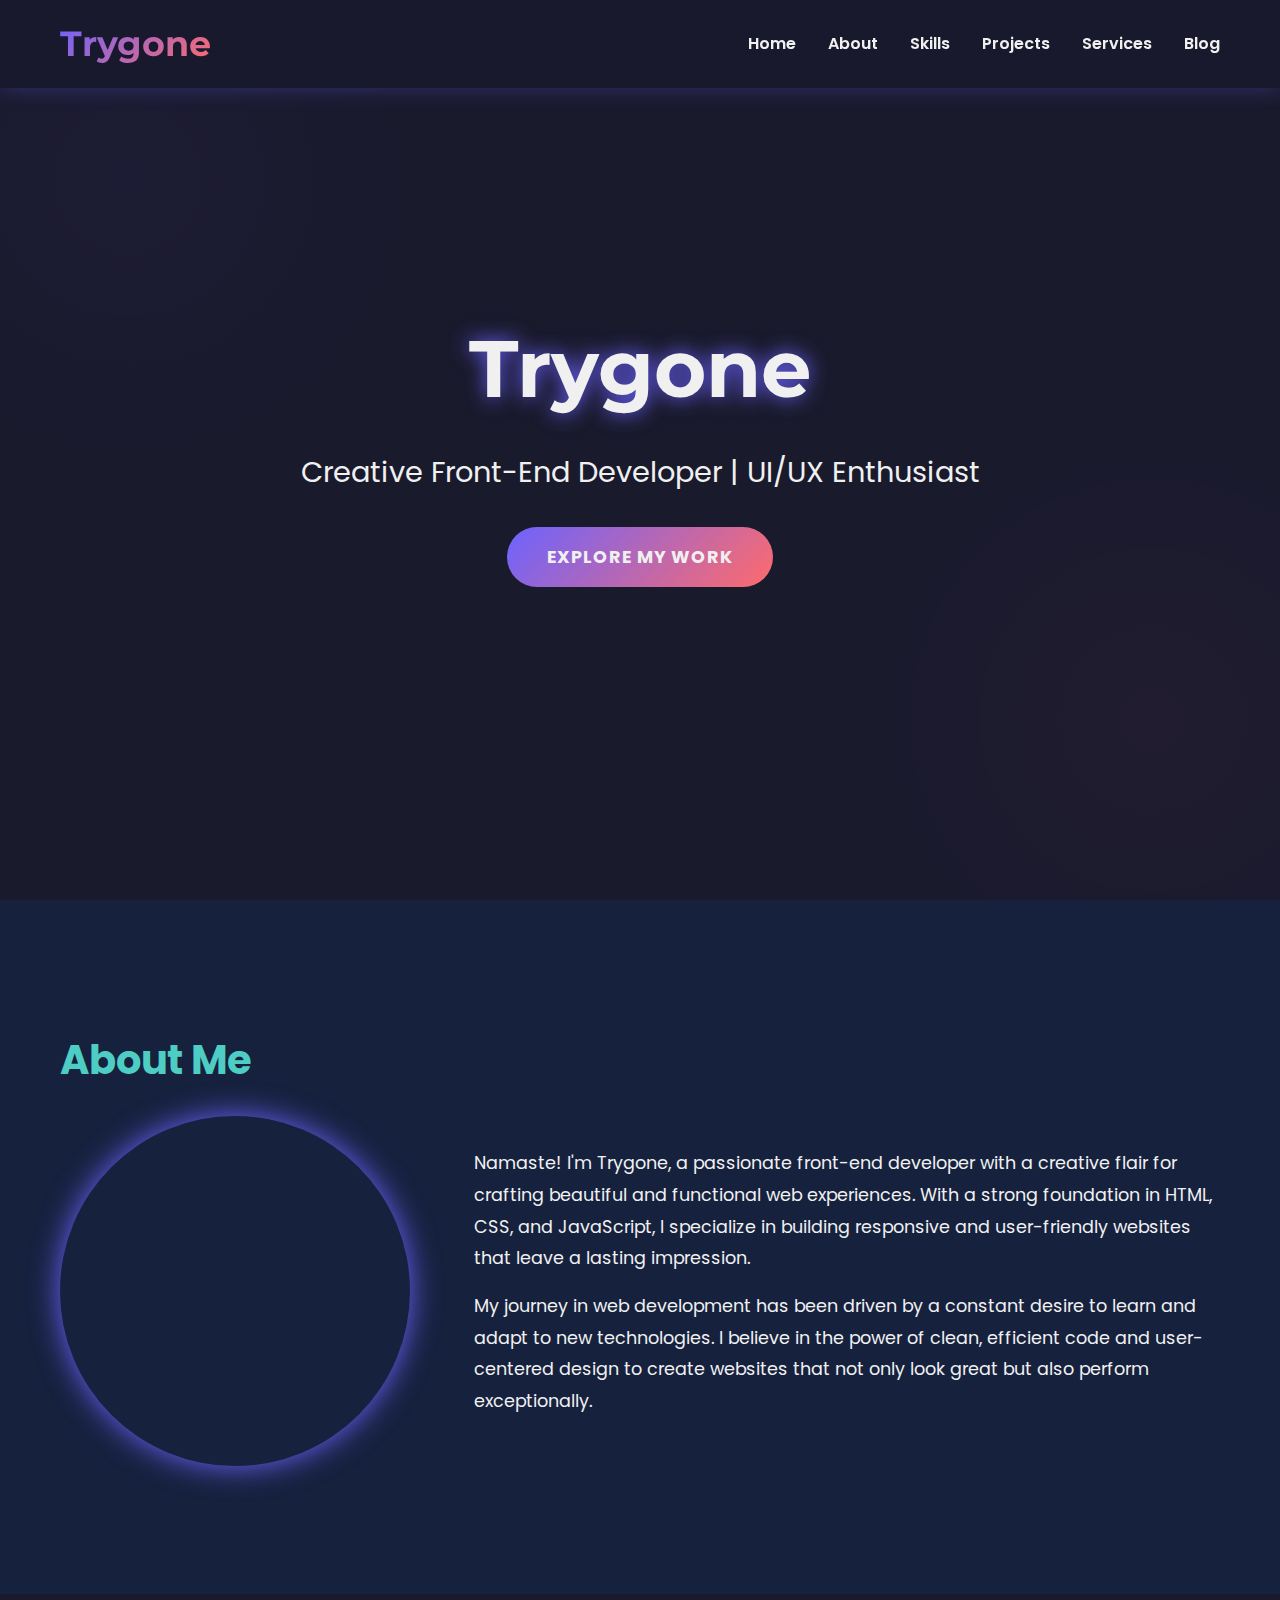
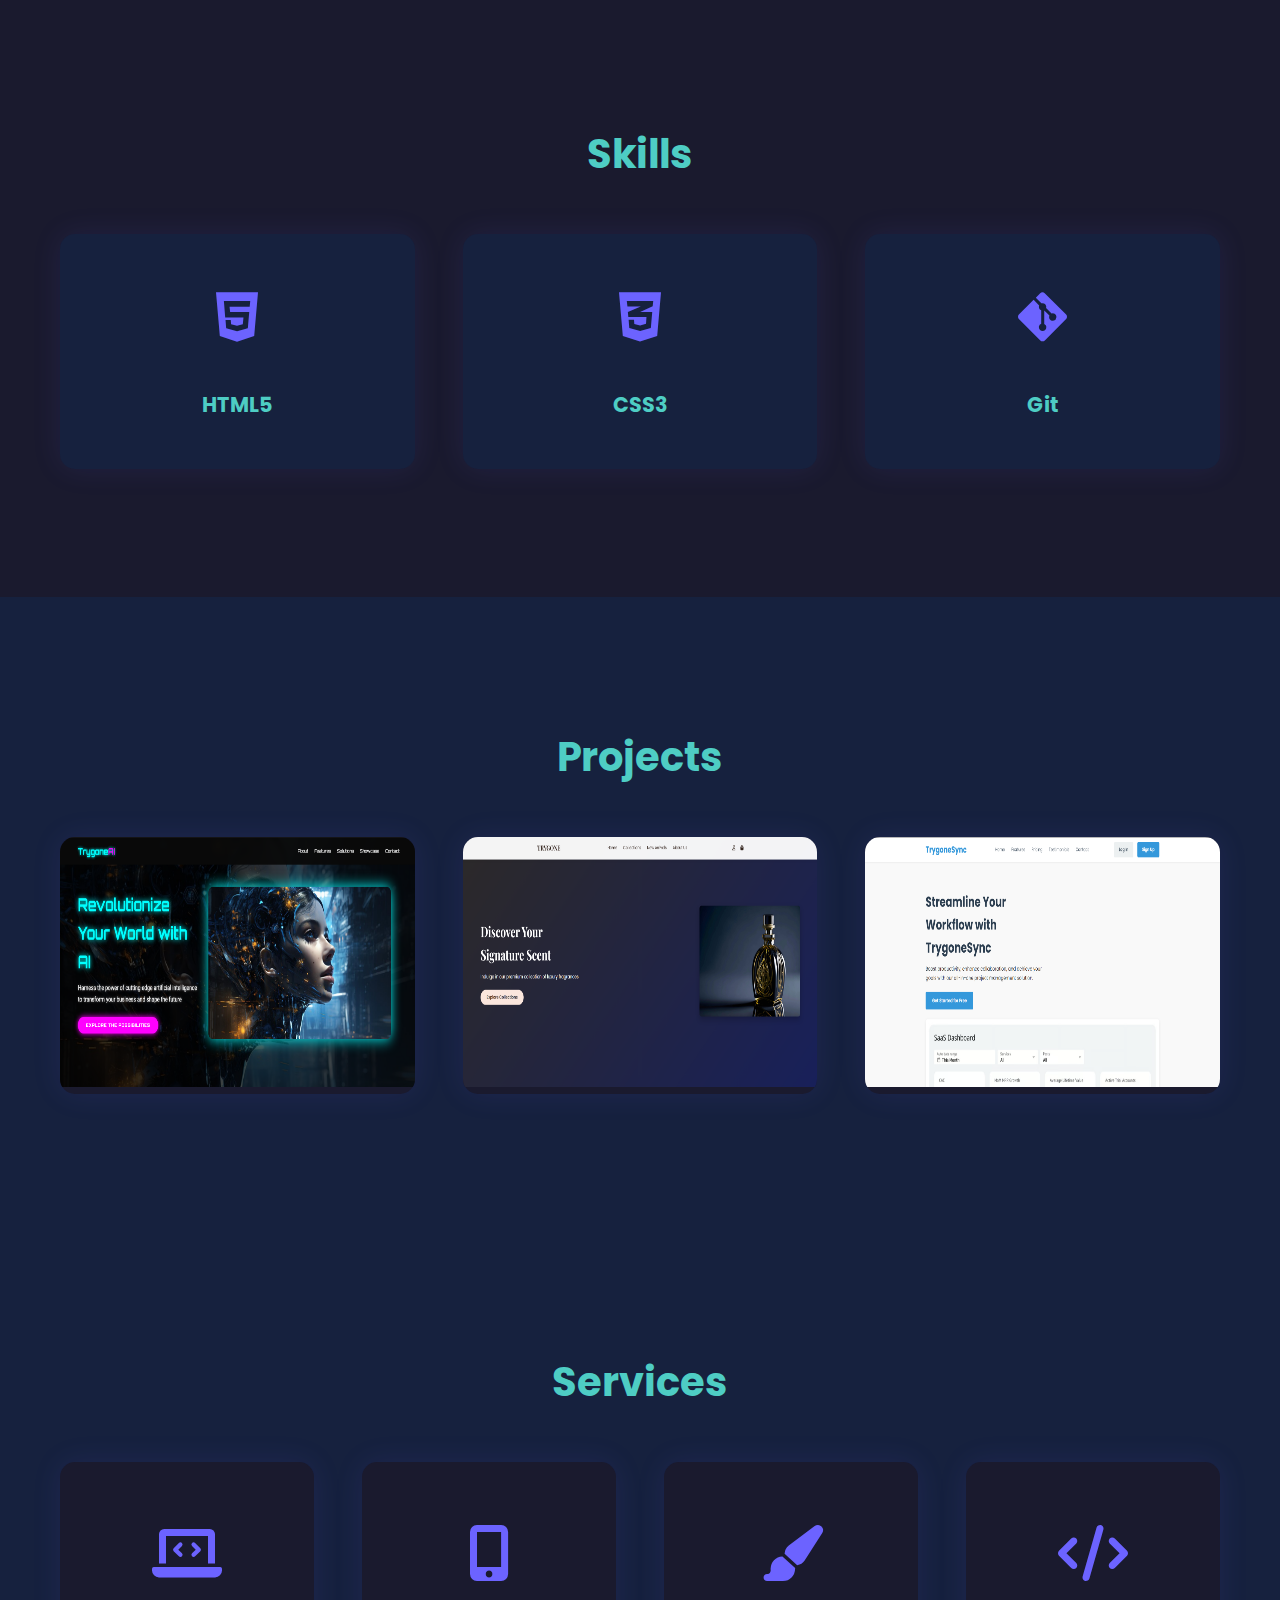
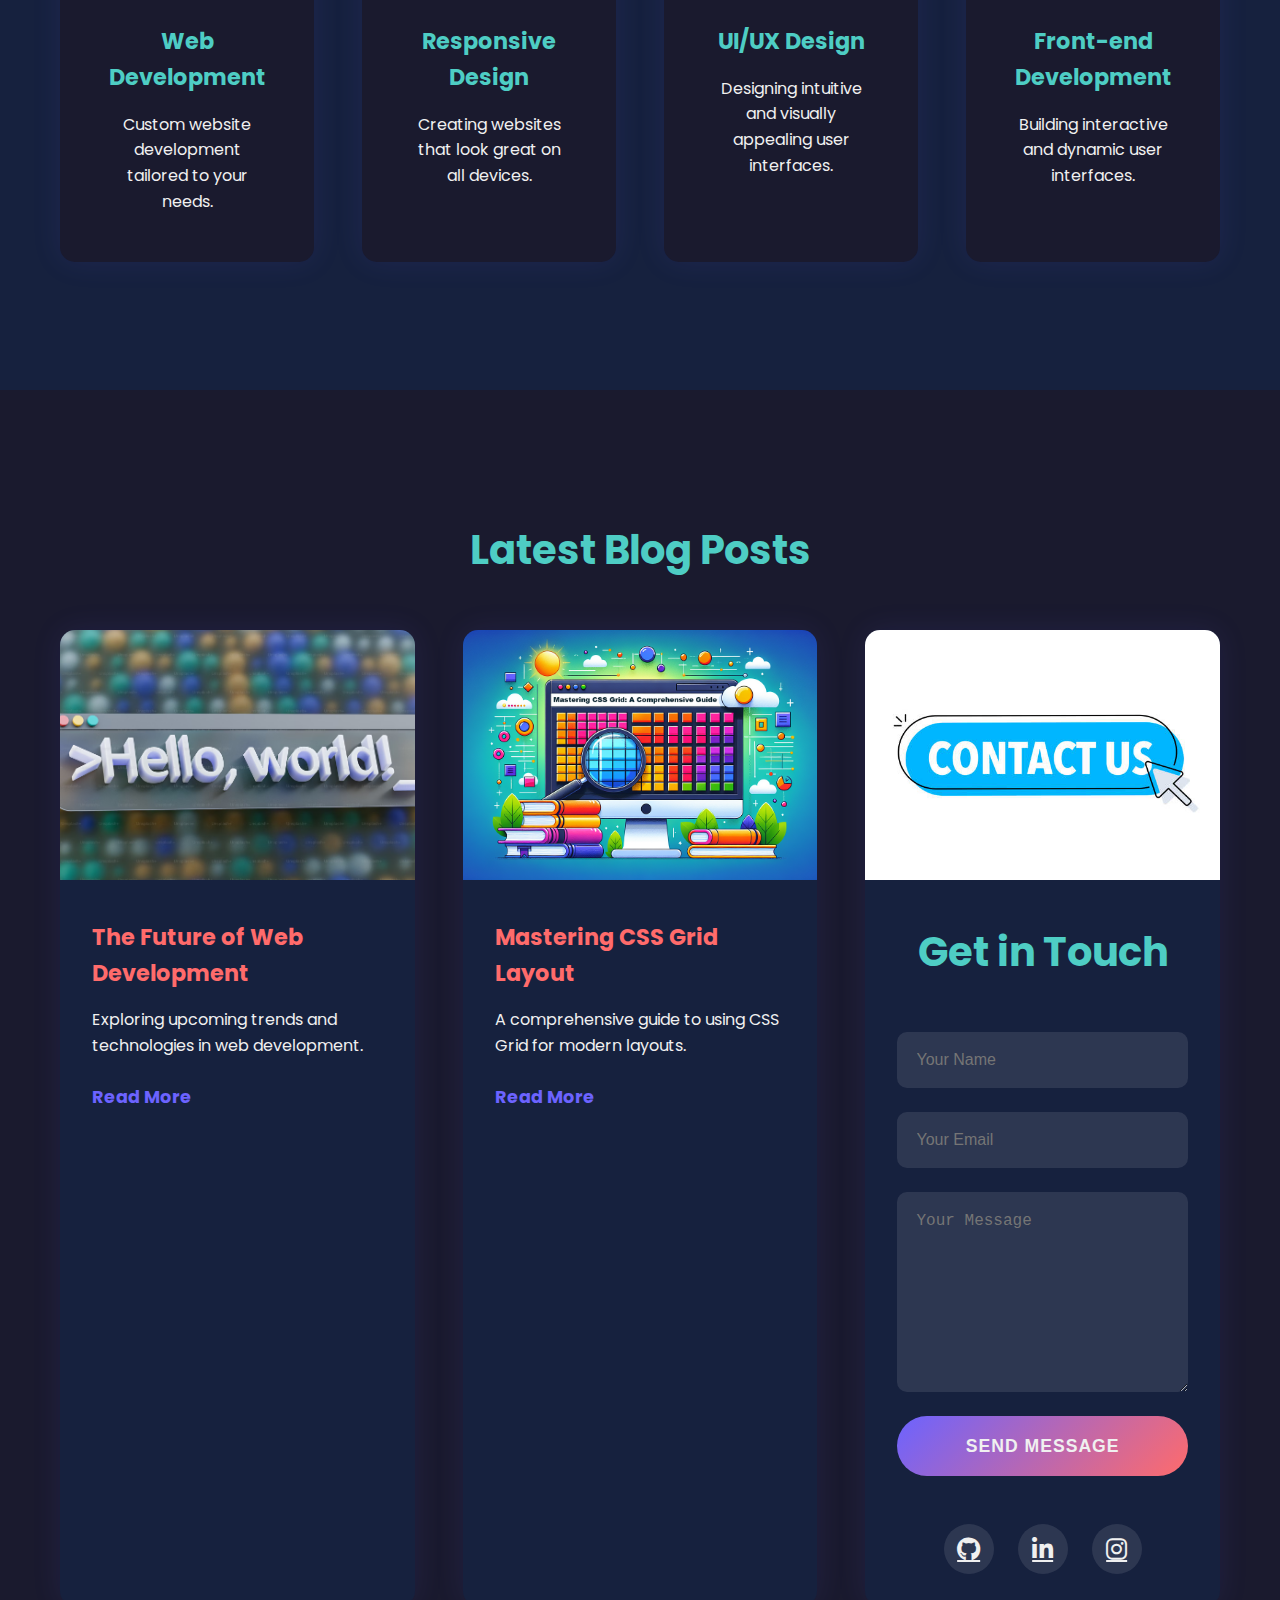
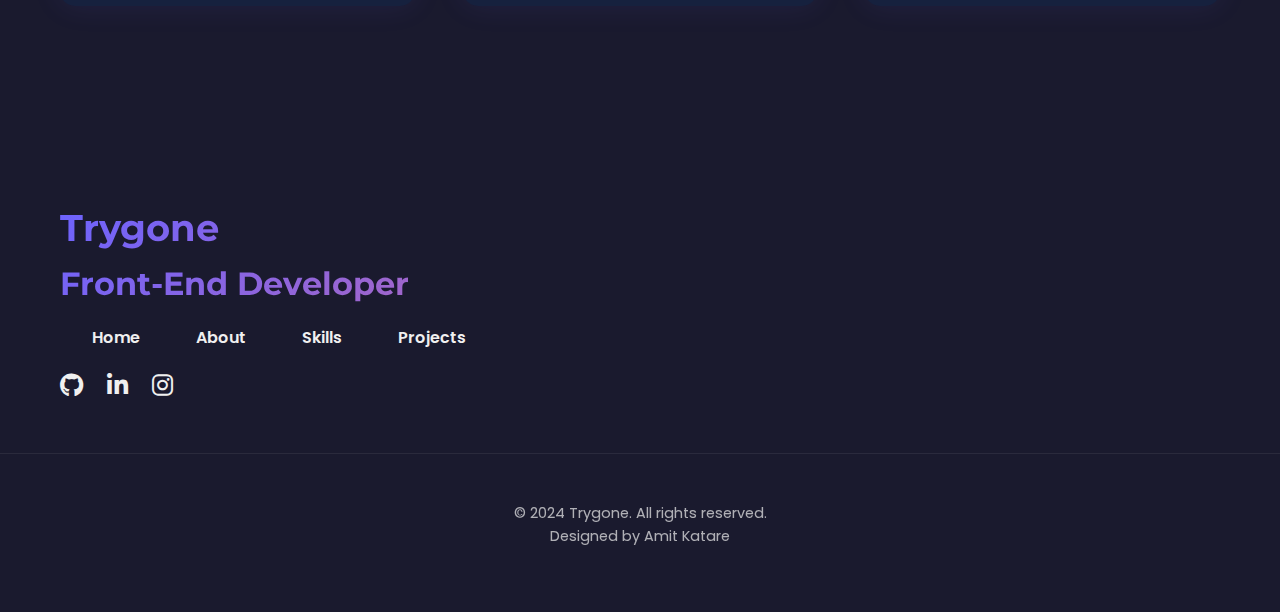
==== 4. Portfolio website dojo/index.html @ aad43b4d "10" ====
<!DOCTYPE html>
<html lang="en">
<head>
<meta charset="UTF-8">
<meta name="viewport" content="width=device-width, initial-scale=1.0">
<title>Trygone - Creative Front-End Developer</title>
<link rel="stylesheet" href="https://cdnjs.cloudflare.com/ajax/libs/font-awesome/6.0.0-beta3/css/all.min.css">
<link rel="stylesheet" href="https://cdnjs.cloudflare.com/ajax/libs/animate.css/4.1.1/animate.min.css">
<link rel="stylesheet" href="style.css">
</head>
<body>
<header>
    <div class="container">
        <nav>
            <div class="logo">Trygone</div>
            <div class="menu-toggle">☰</div>
            <ul>
                <li><a href="#home">Home</a></li>
                <li><a href="#about">About</a></li>
                <li><a href="#skills">Skills</a></li>
                <li><a href="#projects">Projects</a></li>
                <li><a href="#services">Services</a></li>
                <li><a href="#blog">Blog</a></li>
            </ul>
        </nav>
    </div>
</header>

<main>
    <section id="home" class="hero">
        <div class="hero-content">
            <h1 class="animate__animated animate__fadeInDown">Trygone</h1>
            <p class="animate__animated animate__fadeInUp animate__delay-1s">Creative Front-End Developer | UI/UX Enthusiast</p>
            <a href="#projects" class="cta-button animate__animated animate__bounceIn animate__delay-2s">Explore My Work</a>
        </div>
    </section>

    <section id="about" class="about">
        <div class="container">
            <h2 class="fade-in">About Me</h2>
            <div class="about-content">
                <img src="trygone.jpg" alt="Trygone" class="profile-image slide-in-left">
                <div class="about-text slide-in-right">
                    <p>Namaste! I'm Trygone, a passionate front-end developer with a creative flair for crafting beautiful and functional web experiences. With a strong foundation in HTML, CSS, and JavaScript, I specialize in building responsive and user-friendly websites that leave a lasting impression.</p>
                    <p>My journey in web development has been driven by a constant desire to learn and adapt to new technologies. I believe in the power of clean, efficient code and user-centered design to create websites that not only look great but also perform exceptionally.</p>
                </div>
            </div>
        </div>
    </section>

    <section id="skills" class="skills">
        <div class="container">
            <h2 class="fade-in">Skills</h2>
            <div class="skills-grid">
                <div class="skill-item fade-in">
                    <div class="skill-icon"><i class="fab fa-html5"></i></div>
                    <h3>HTML5</h3>
                </div>
                <div class="skill-item fade-in">
                    <div class="skill-icon"><i class="fab fa-css3-alt"></i></div>
                    <h3>CSS3</h3>
                </div>
                <div class="skill-item fade-in">
                    <div class="skill-icon"><i class="fab fa-git-alt"></i></div>
                    <h3>Git</h3>
                </div>
                </div>
            </div>
        </div>
    </section>

    <section id="projects" class="projects">
        <div class="container">
            <h2 class="fade-in">Projects</h2>
            <div class="projects-grid">
                <div class="project-item fade-in">
                    <img src="Screenshot 2024-09-29 234101.png" alt="Project 1" class="project-image">
                    <div class="project-info">
                        <h3 class="project-title">Responsive AI Website</h3>
                        <p class="project-description">A modern and responsive AI website showcasing my work and skills.</p>
                        <div class="project-links">
                            <a href="https://amitkatare19.github.io/TrygoneAI/" target="_blank">Live Demo</a>
                            <a href="https://github.com/Amitkatare19/TrygoneAI" target="_blank">GitHub</a>
                        </div>
                    </div>
                </div>
                <div class="project-item fade-in">
                    <img src="Screenshot 2024-09-24 083734.png" alt="Project 2" class="project-image">
                    <div class="project-info">
                        <h3 class="project-title">Perfume Website</h3>
                        <p class="project-description">A perfume website built with HTML and CSS.</p>
                        <div class="project-links">
                            <a href="https://amitkatare19.github.io/Trygone-perfume/" target="_blank">Live Demo</a>
                            <a href="https://github.com/Amitkatare19/Trygone-perfume" target="_blank">GitHub</a>
                        </div>
                    </div>
                </div>
                <div class="project-item fade-in">
                    <img src="Screenshot 2024-09-26 074315.png" alt="Project 3" class="project-image">
                    <div class="project-info">
                        <h3 class="project-title">Saas Website</h3>
                        <p class="project-description">A fully responsive Saas task management website.</p>
                        <div class="project-links">
                            <a href="https://amitkatare19.github.io/Trygone-Saas/" target="_blank">Live Demo</a>
                            <a href="https://github.com/Amitkatare19/Trygone-Saas" target="_blank">GitHub</a>
                        </div>
                    </div>
                </div>
            </div>
        </div>
    </section>

    <section id="services" class="services">
        <div class="container">
            <h2 class="fade-in">Services</h2>
            <div class="services-grid">
                <div class="service-item fade-in">
                    <div class="service-icon"><i class="fas fa-laptop-code"></i></div>
                    <h3 class="service-title">Web Development</h3>
                    <p class="service-description">Custom website development tailored to your needs.</p>
                </div>
                <div class="service-item fade-in">
                    <div class="service-icon"><i class="fas fa-mobile-alt"></i></div>
                    <h3 class="service-title">Responsive Design</h3>
                    <p class="service-description">Creating websites that look great on all devices.</p>
                </div>
                <div class="service-item fade-in">
                    <div class="service-icon"><i class="fas fa-paint-brush"></i></div>
                    <h3 class="service-title">UI/UX Design</h3>
                    <p class="service-description">Designing intuitive and visually appealing user interfaces.</p>
                </div>
                <div class="service-item fade-in">
                    <div class="service-icon"><i class="fas fa-code"></i></div>
                    <h3 class="service-title">Front-end Development</h3>
                    <p class="service-description">Building interactive and dynamic user interfaces.</p>
                </div>
            </div>
        </div>
    </section>

    <section id="blog" class="blog">
        <div class="container">
            <h2 class="fade-in">Latest Blog Posts</h2>
            <div class="blog-grid">
                <div class="blog-item fade-in">
                    <img src="web development.avif" alt="Blog Post 1" class="blog-image">
                    <div class="blog-content">
                        <h3 class="blog-title">The Future of Web Development</h3>
                        <p class="blog-excerpt">Exploring upcoming trends and technologies in web development.</p>
                        <a href="https://blog.flutter.wtf/the-future-of-web-development/" class="blog-link">Read More</a>
                    </div>
                </div>
                <div class="blog-item fade-in">
                    <img src="css.png" alt="Blog Post 2" class="blog-image">
                    <div class="blog-content">
                        <h3 class="blog-title">Mastering CSS Grid Layout</h3>
                        <p class="blog-excerpt">A comprehensive guide to using CSS Grid for modern layouts.</p>
                        <a href="https://nexus-template.framer.website/blog/mastering-css-grid-layouts-a-comprehensive-guide" class="blog-link">Read More</a>
                    </div>
                </div>
                <div class="blog-item fade-in">
                    <img src="js.jpg" alt="Blog Post 3" class="blog-image">
                    <div class="blog-content">
            <h2 class="fade-in">Get in Touch</h2>
            <form class="fade-in">
                <input type="text" placeholder="Your Name" required>
                <input type="email" placeholder="Your Email" required>
                <textarea placeholder="Your Message" required></textarea>
                <button type="submit">Send Message</button>
            </form>
            <div class="social-links fade-in">
                <a href="https://github.com/Amitkatare19" aria-label="GitHub"><i class="fab fa-github"></i></a>
                <a href="https://www.linkedin.com/in/amit-katare-a412a425a" aria-label="LinkedIn"><i class="fab fa-linkedin-in"></i></a>
                <a href="https://www.instagram.com/amit.katareee?igsh=MWc1NGkxY2p0ejZsNg==" aria-label="Instagram"><i class="fab fa-instagram"></i></a>
            </div>
        </div>
    </section>
</main>

<footer>
    <div class="container">
        <!-- <div class="footer-content">te -->
            <div class="footer-logo">
                <h3>Trygone</h3>
                <p>Front-End Developer</p>
            </div>
            <nav class="footer-nav">
                <ul>
                    <li><a href="#home">Home</a></li>
                    <li><a href="#about">About</a></li>
                    <li><a href="#skills">Skills</a></li>
                    <li><a href="#projects">Projects</a></li>
                </ul>
            </nav>
            <div class="footer-social">
                <a href="https://github.com/Amitkatare19" aria-label="GitHub"><i class="fab fa-github"></i></a>
                <a href="https://www.linkedin.com/in/amit-katare-a412a425a" aria-label="LinkedIn"><i class="fab fa-linkedin-in"></i></a>
                <a href="https://www.instagram.com/amit.katareee?igsh=MWc1NGkxY2p0ejZsNg==" aria-label="Instagram"><i class="fab fa-instagram"></i></a>
            </div>
        </div>
        <div class="footer-bottom">
            <p>&copy; 2024 Trygone. All rights reserved. <br> Designed by Amit Katare</p>
        </div>
    </div>
</footer>
</body>
</html>
---- 4. Portfolio website dojo/style.css ----
@import url("https://fonts.googleapis.com/css2?family=Poppins:wght@300;400;600;700&family=Montserrat:wght@700&display=swap");

:root {
    --primary-color: #6c63ff;
    --secondary-color: #ff6b6b;
    --accent-color: #4ecdc4;
    --bg-color: #1a1a2e;
    --text-color: #f0f0f0;
    --light-bg-color: #16213e;
    --gradient-bg: linear-gradient(135deg, #6c63ff 0%, #ff6b6b 100%);
}

* {
    margin: 0;
    padding: 0;
    box-sizing: border-box;
}

body {
    font-family: "Poppins", sans-serif;
    line-height: 1.6;
    color: var(--text-color);
    background-color: var(--bg-color);
    overflow-x: hidden;
    background-image: radial-gradient(circle at 10% 20%, rgba(108, 99, 255, 0.1) 0%, transparent 20%),
        radial-gradient(circle at 90% 80%, rgba(255, 107, 107, 0.1) 0%, transparent 20%);
    background-attachment: fixed;
}

.container {
    width: 100%;
    max-width: 1200px;
    margin: 0 auto;
    padding: 0 20px;
}

/* Custom Scrollbar Styles */
::-webkit-scrollbar {
    width: 10px;
}

::-webkit-scrollbar-track {
    background: var(--bg-color);
}

::-webkit-scrollbar-thumb {
    background: var(--gradient-bg);
    border-radius: 5px;
    transition: all 0.3s ease;
}

::-webkit-scrollbar-thumb:hover {
    background: linear-gradient(135deg, #ff6b6b 0%, #6c63ff 100%);
}

/* Header Styles */
header {
    background-color: rgba(26, 26, 46, 0.9);
    backdrop-filter: blur(10px);
    -webkit-backdrop-filter: blur(10px);
    box-shadow: 0 0 20px rgba(108, 99, 255, 0.3);
    position: fixed;
    width: 100%;
    z-index: 1000;
    transition: all 0.3s ease;
}

nav {
    display: flex;
    justify-content: space-between;
    align-items: center;
    padding: 1rem 0;
}

.logo {
    font-family: "Montserrat", sans-serif;
    font-size: 2.2rem;
    font-weight: bold;
    background: var(--gradient-bg);
    -webkit-background-clip: text;
    -webkit-text-fill-color: transparent;
    transition: all 0.3s ease;
}

.logo:hover {
    transform: scale(1.05);
    text-shadow: 0 0 15px var(--primary-color);
}

nav ul {
    display: flex;
    list-style: none;
}

nav ul li {
    margin-left: 2rem;
}

nav ul li a {
    color: var(--text-color);
    text-decoration: none;
    transition: all 0.3s ease;
    position: relative;
    padding-bottom: 5px;
    font-weight: 600;
}

nav ul li a::after {
    content: "";
    position: absolute;
    bottom: 0;
    left: 0;
    width: 0;
    height: 2px;
    background: var(--gradient-bg);
    transition: width 0.3s ease;
}

nav ul li a:hover::after {
    width: 100%;
}

nav ul li a:hover {
    color: var(--accent-color);
}

.menu-toggle {
    display: none;
    cursor: pointer;
    font-size: 1.5rem;
    color: var(--primary-color);
}

/* Hero Section */
.hero {
    background-image: url("https://plus.unsplash.com/premium_photo-1671751035007-3a349c1730a7?q=80&w=2012&auto=format&fit=crop&ixlib=rb-4.0.3&ixid=M3wxMjA3fDB8MHxwaG90by1wYWdlfHx8fGVufDB8fHx8fA%3D%3D");
    background-size: cover;
    background-position: center;
    height: 100vh;
    display: flex;
    align-items: center;
    justify-content: center;
    text-align: center;
    position: relative;
    overflow: hidden;
}

.hero::before {
    content: "";
    position: absolute;
    top: 0;
    left: 0;
    right: 0;
    bottom: 0;
    background: rgba(26, 26, 46, 0.681);
}

.hero-content {
    position: relative;
    z-index: 1;
    color: var(--text-color);
    max-width: 800px;
    padding: 0 20px;
}

.hero h1 {
    font-family: "Montserrat", sans-serif;
    font-size: 5rem;
    margin-bottom: 1rem;
    animation: fadeInUp 1s ease-out;
    text-shadow: 0 0 20px var(--primary-color);
}

.hero p {
    font-size: 1.8rem;
    margin-bottom: 2rem;
    animation: fadeInUp 1s ease-out 0.5s both;
}

@keyframes fadeInUp {
    from {
        opacity: 0;
        transform: translateY(20px);
    }
    to {
        opacity: 1;
        transform: translateY(0);
    }
}

.cta-button {
    display: inline-block;
    background: var(--gradient-bg);
    color: var(--text-color);
    padding: 1rem 2.5rem;
    border-radius: 50px;
    text-decoration: none;
    transition: all 0.3s ease;
    font-weight: bold;
    text-transform: uppercase;
    letter-spacing: 1px;
    animation: fadeInUp 1s ease-out 1s both;
    position: relative;
    overflow: hidden;
    font-size: 1.1rem;
}

.cta-button::before {
    content: "";
    position: absolute;
    top: 0;
    left: -100%;
    width: 100%;
    height: 100%;
    background: linear-gradient(120deg, transparent, rgba(255, 255, 255, 0.3), transparent);
    transition: all 0.5s;
}

.cta-button:hover::before {
    left: 100%;
}

.cta-button:hover {
    transform: translateY(-3px);
    box-shadow: 0 0 20px var(--primary-color);
}

/* About Section */
.about {
    padding: 8rem 0;
    background-color: var(--light-bg-color);
}

.about-content {
    display: flex;
    align-items: center;
    gap: 4rem;
}

.profile-image {
    width: 350px;
    height: 350px;
    border-radius: 50%;
    object-fit: cover;
    box-shadow: 0 0 30px var(--primary-color);
    transition: all 0.3s ease;
}

.profile-image:hover {
    transform: scale(1.05) rotate(5deg);
    box-shadow: 0 0 40px var(--secondary-color);
}

.about-text {
    flex: 1;
}

.about h2 {
    font-size: 2.5rem;
    margin-bottom: 1.5rem;
    color: var(--accent-color);
}

.about p {
    font-size: 1.1rem;
    margin-bottom: 1rem;
    line-height: 1.8;
}

/* Skills Section */
.skills {
    padding: 8rem 0;
    background-color: var(--bg-color);
}

.skills h2 {
    font-size: 2.5rem;
    margin-bottom: 3rem;
    text-align: center;
    color: var(--accent-color);
}

.skills-grid {
    display: flex;
    flex-wrap: wrap;
    justify-content: center;
    gap: 3rem;
}

.skill-item {
    background-color: var(--light-bg-color);
    padding: 2.5rem;
    border-radius: 15px;
    text-align: center;
    transition: all 0.3s ease;
    box-shadow: 0 0 30px rgba(108, 99, 255, 0.1);
    position: relative;
    overflow: hidden;
    flex-basis: calc(33.333% - 2rem);
}

.skill-item::before {
    content: "";
    position: absolute;
    top: -50%;
    left: -50%;
    width: 200%;
    height: 200%;
    background: radial-gradient(circle, rgba(255, 255, 255, 0.1) 0%, transparent 70%);
    transform: scale(0);
    transition: transform 0.5s;
}

.skill-item:hover::before {
    transform: scale(1);
}

.skill-item:hover {
    transform: translateY(-10px);
    box-shadow: 0 0 40px var(--primary-color);
}

.skill-icon {
    font-size: 3.5rem;
    margin-bottom: 1.5rem;
    color: var(--primary-color);
    transition: all 0.3s ease;
}

.skill-item:hover .skill-icon {
    transform: scale(1.2);
    color: var(--secondary-color);
}

.skill-item h3 {
    font-size: 1.3rem;
    margin-bottom: 0.5rem;
    color: var(--accent-color);
}

/* Projects Section */
.projects {
    padding: 8rem 0;
    background-color: var(--light-bg-color);
}

.projects h2 {
    font-size: 2.5rem;
    margin-bottom: 3rem;
    text-align: center;
    color: var(--accent-color);
}

.projects-grid {
    display: grid;
    grid-template-columns: repeat(auto-fit, minmax(300px, 1fr));
    gap: 3rem;
}

.project-item {
    background-color: var(--bg-color);
    border-radius: 15px;
    overflow: hidden;
    box-shadow: 0 0 30px rgba(108, 99, 255, 0.1);
    transition: all 0.3s ease;
    position: relative;
}

.project-item:hover {
    transform: translateY(-15px) scale(1.03);
    box-shadow: 0 0 40px var(--primary-color);
}

.project-image {
    width: 100%;
    height: 250px;
    object-fit: fill;
    transition: all 0.5s ease;
}

.project-item:hover .project-image {
    transform: scale(1.1);
}

.project-info {
    padding: 2rem;
    background: rgba(26, 26, 46, 0.9);
    position: absolute;
    bottom: 0;
    left: 0;
    right: 0;
    transform: translateY(100%);
    transition: transform 0.3s ease;
}

.project-item:hover .project-info {
    transform: translateY(0);
}

.project-title {
    font-size: 1.4rem;
    margin-bottom: 0.5rem;
    color: var(--primary-color);
}

.project-description {
    font-size: 1rem;
    margin-bottom: 1rem;
}

.project-links a {
    display: inline-block;
    margin-right: 1rem;
    color: var(--secondary-color);
    text-decoration: none;
    transition: color 0.3s ease;
    font-weight: 600;
}

.project-links a:hover {
    color: var(--accent-color);
}

/* Services Section */
.services {
    padding: 8rem 0;
    background-color: var(--light-bg-color);
}

.services h2 {
    font-size: 2.5rem;
    margin-bottom: 3rem;
    text-align: center;
    color: var(--accent-color);
}

.services-grid {
    display: grid;
    grid-template-columns: repeat(auto-fit, minmax(250px, 1fr));
    gap: 3rem;
}

.service-item {
    background-color: var(--bg-color);
    padding: 3rem;
    border-radius: 15px;
    text-align: center;
    transition: all 0.3s ease;
    box-shadow: 0 0 30px rgba(108, 99, 255, 0.1);
}

.service-item:hover {
    transform: translateY(-15px);
    box-shadow: 0 0 40px var(--primary-color);
}

.service-icon {
    font-size: 3.5rem;
    color: var(--primary-color);
    margin-bottom: 1.5rem;
    transition: all 0.3s ease;
}

.service-item:hover .service-icon {
    transform: scale(1.2);
    color: var(--secondary-color);
}

.service-title {
    font-size: 1.4rem;
    margin-bottom: 1rem;
    color: var(--accent-color);
}

.service-description {
    font-size: 1rem;
    line-height: 1.6;
}

/* Blog Section */
.blog {
    padding: 8rem 0;
    background-color: var(--bg-color);
}

.blog h2 {
    font-size: 2.5rem;
    margin-bottom: 3rem;
    text-align: center;
    color: var(--accent-color);
}

.blog-grid {
    display: grid;
    grid-template-columns: repeat(auto-fit, minmax(300px, 1fr));
    gap: 3rem;
}

.blog-item {
    background-color: var(--light-bg-color);
    border-radius: 15px;
    overflow: hidden;
    box-shadow: 0 0 30px rgba(108, 99, 255, 0.1);
    transition: all 0.3s ease;
}

.blog-item:hover {
    transform: translateY(-15px);
    box-shadow: 0 0 40px var(--primary-color);
}

.blog-image {
    width: 100%;
    height: 250px;
    object-fit: cover;
    transition: all 0.5s ease;
}

.blog-item:hover .blog-image {
    transform: scale(1.1);
}

.blog-content {
    padding: 2rem;
}

.blog-title {
    font-size: 1.4rem;
    margin-bottom: 1rem;
    color: var(--secondary-color);
}

.blog-excerpt {
    font-size: 1rem;
    margin-bottom: 1.5rem;
    line-height: 1.6;
}

.blog-link {
    color: var(--primary-color);
    text-decoration: none;
    font-weight: bold;
    transition: color 0.3s ease;
    font-size: 1.1rem;
}

.blog-link:hover {
    color: var(--accent-color);
}

form {
    display: flex;
    flex-direction: column;
    gap: 1.5rem;
    max-width: 600px;
    margin: 0 auto;
}

input,
textarea {
    padding: 1.2rem;
    border: none;
    border-radius: 10px;
    background-color: rgba(255, 255, 255, 0.1);
    color: var(--text-color);
    transition: all 0.3s ease;
    font-size: 1rem;
}

input:focus,
textarea:focus {
    outline: none;
    background-color: rgba(255, 255, 255, 0.2);
    box-shadow: 0 0 20px var(--primary-color);
}

textarea {
    height: 200px;
    resize: vertical;
}

button[type="submit"] {
    background: var(--gradient-bg);
    color: var(--text-color);
    padding: 1.2rem;
    border: none;
    border-radius: 50px;
    cursor: pointer;
    transition: all 0.3s ease;
    text-transform: uppercase;
    letter-spacing: 1px;
    font-weight: bold;
    font-size: 1.1rem;
}

button:hover {
    transform: translateY(-5px);
    box-shadow: 0 0 30px var(--primary-color);
}

.social-links {
    display: flex;
    justify-content: center;
    gap: 1.5rem;
    margin-top: 3rem;
}

.social-links a {
    display: inline-block;
    width: 50px;
    height: 50px;
    background-color: rgba(255, 255, 255, 0.1);
    border-radius: 50%;
    display: flex;
    align-items: center;
    justify-content: center;
    transition: all 0.3s ease;
    color: var(--text-color);
    font-size: 1.5rem;
}

.social-links a:hover {
    background-color: var(--accent-color);
    transform: translateY(-5px) rotate(15deg);
    box-shadow: 0 0 30px var(--accent-color);
}

footer {
    background-color: var(--bg-color);
    color: var(--text-color);
    padding: 4rem 0;
}

.footer-content {
    display: flex;
    justify-content: space-between;
    align-items: center;
    flex-wrap: wrap;
    gap: 2rem;
}

.footer-logo {
    font-family: "Montserrat", sans-serif;
    font-size: 2rem;
    font-weight: bold;
    background: var(--gradient-bg);
    -webkit-background-clip: text;
    -webkit-text-fill-color: transparent;
}

.footer-nav ul {
    /* display: flex; */
    list-style: none;
    gap: 1.5rem;
}

.footer-nav a {
    color: var(--text-color);
    text-decoration: none;
    transition: color 0.3s ease;
    font-weight: 600;
}

.footer-nav a:hover {
    color: var(--primary-color);
}

.footer-social {
    display: flex;
    gap: 1.5rem;
}

.footer-social a {
    color: var(--text-color);
    font-size: 1.5rem;
    transition: all 0.3s ease;
}

.footer-social a:hover {
    color: var(--primary-color);
    transform: translateY(-5px);
}

.footer-bottom {
    text-align: center;
    margin-top: 3rem;
    padding-top: 3rem;
    border-top: 1px solid rgba(255, 255, 255, 0.1);
    font-size: 0.9rem;
    opacity: 0.7;
}

@keyframes fadeIn {
    from {
        opacity: 0;
    }
    to {
        opacity: 1;
    }
}

.fade-in {
    animation: fadeIn 1s ease-out;
}

@keyframes slideInLeft {
    from {
        transform: translateX(-50px);
        opacity: 0;
    }
    to {
        transform: translateX(0);
        opacity: 1;
    }
}

.slide-in-left {
    animation: slideInLeft 1s ease-out;
}

@keyframes slideInRight {
    from {
        transform: translateX(50px);
        opacity: 0;
    }
    to {
        transform: translateX(0);
        opacity: 1;
    }
}

.slide-in-right {
    animation: slideInRight 1s ease-out;
}

@keyframes bounceIn {
    0%,
    20%,
    50%,
    80%,
    100% {
        transform: translateY(0);
    }
    40% {
        transform: translateY(-30px);
    }
    60% {
        transform: translateY(-15px);
    }
}

.bounce-in {
    animation: bounceIn 1s;
}

@media screen and (max-width: 1024px) {
    .hero h1 {
        font-size: 4rem;
    }

    .hero p {
        font-size: 1.6rem;
    }

    .about-content {
        flex-direction: column;
        text-align: center;
    }

    .profile-image {
        margin-bottom: 2rem;
    }

    .projects-grid,
    .blog-grid {
        grid-template-columns: repeat(auto-fit, minmax(280px, 1fr));
    }
}

@media screen and (max-width: 768px) {
    nav ul {
        display: none;
        flex-direction: column;
        width: 100%;
        text-align: center;
        position: absolute;
        top: 100%;
        left: 0;
        background-color: var(--bg-color);
        box-shadow: 0 0 20px rgba(108, 99, 255, 0.1);
    }

    nav ul.show {
        display: flex;
    }

    nav ul li {
        margin: 1rem 0;
    }

    .menu-toggle {
        display: inline-block;
    }

    .hero h1 {
        font-size: 3.5rem;
    }

    .hero p {
        font-size: 1.4rem;
    }

    .cta-button {
        padding: 1rem 2rem;
    }

    .skills-grid,
    .services-grid {
        grid-template-columns: repeat(auto-fit, minmax(200px, 1fr));
    }

    .footer-content {
        flex-direction: column;
        gap: 2rem;
    }

    .footer-nav ul {
        flex-wrap: wrap;
        justify-content: center;
    }
}

@media screen and (max-width: 480px) {
    .hero h1 {
        font-size: 2.8rem;
    }

    .hero p {
        font-size: 1.2rem;
    }

    .cta-button {
        padding: 0.8rem 1.5rem;
        font-size: 1rem;
    }

    .about h2,
    .skills h2,
    .projects h2,
    .services h2,
    .blog h2 {
        font-size: 2rem;
    }

    .profile-image {
        width: 250px;
        height: 250px;
    }

    .skill-item,
    .service-item {
        padding: 2rem;
    }

    .project-info {
        padding: 1.5rem;
    }

    .project-title {
        font-size: 1.2rem;
    }

    .blog-title {
        font-size: 1.2rem;
    }

    form {
        padding: 0 1rem;
    }

    input,
    textarea,
    button[type="submit"] {
        padding: 1rem;
    }
}
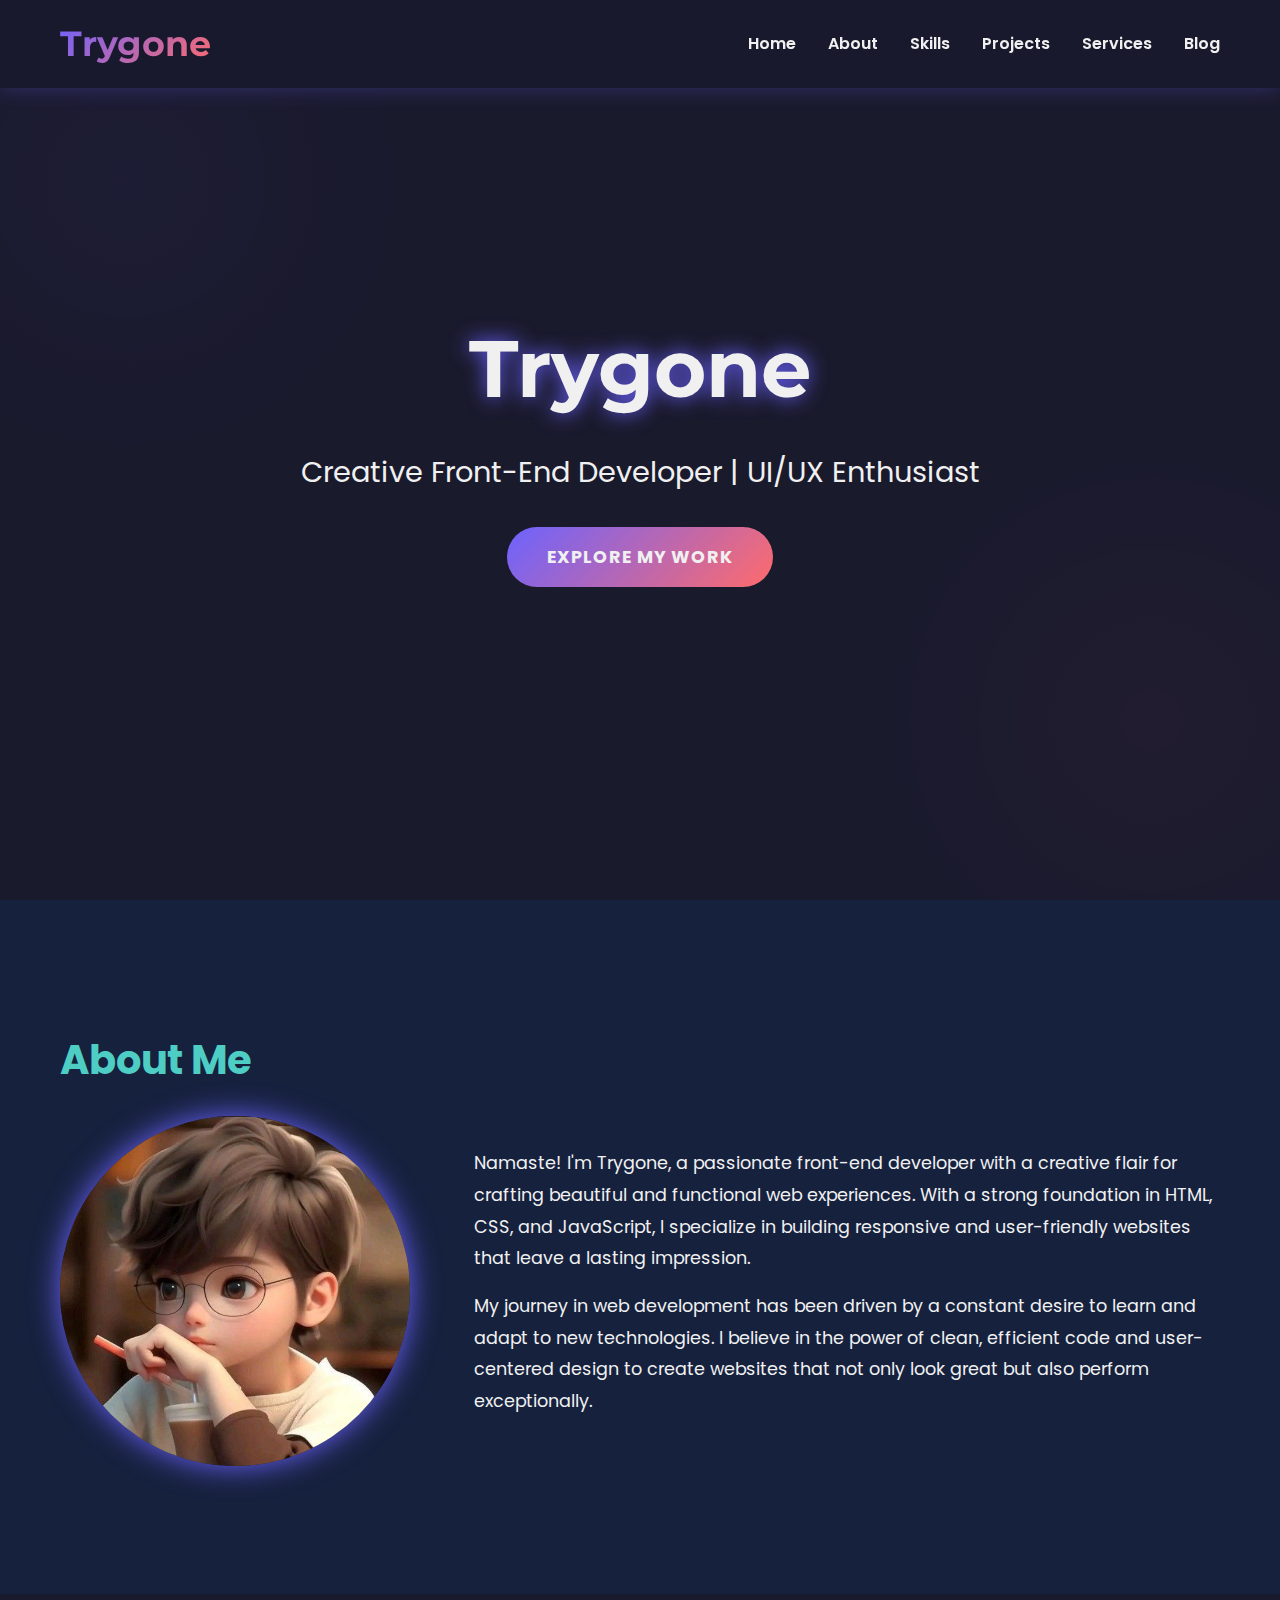
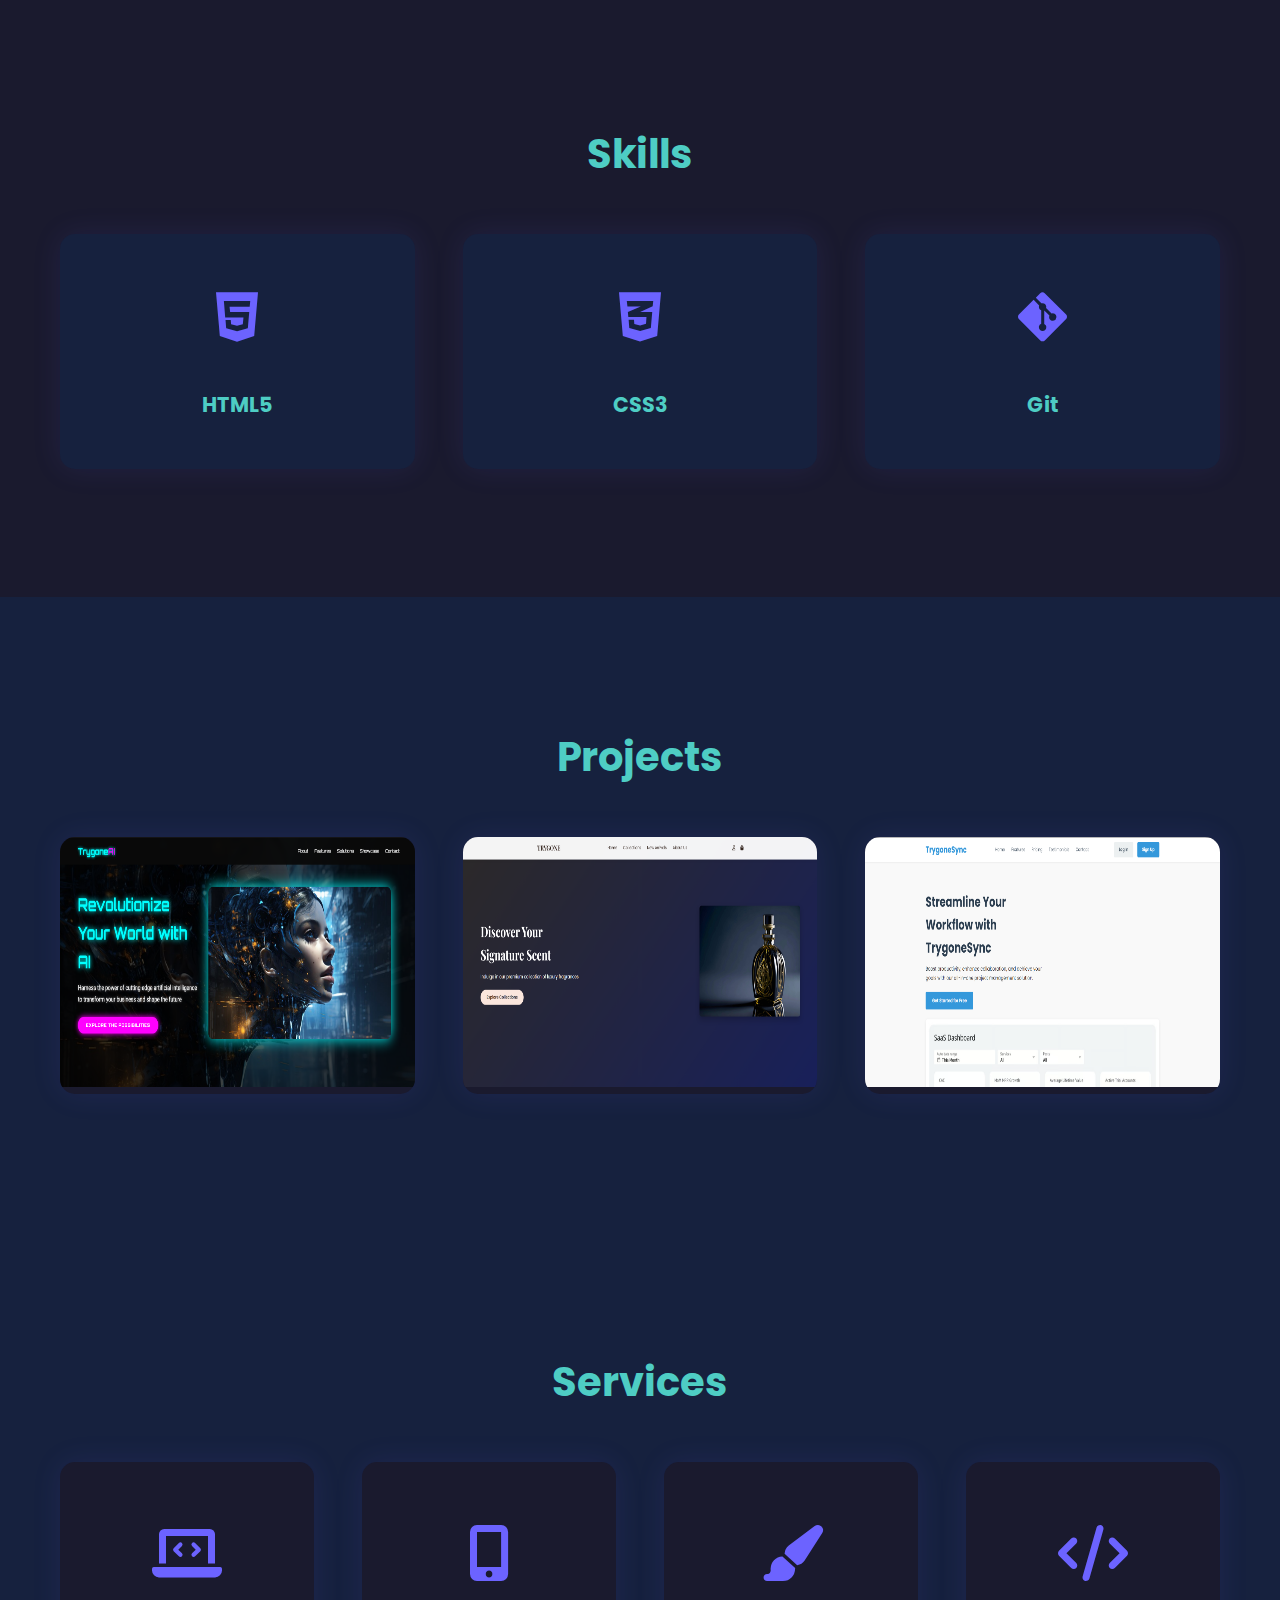
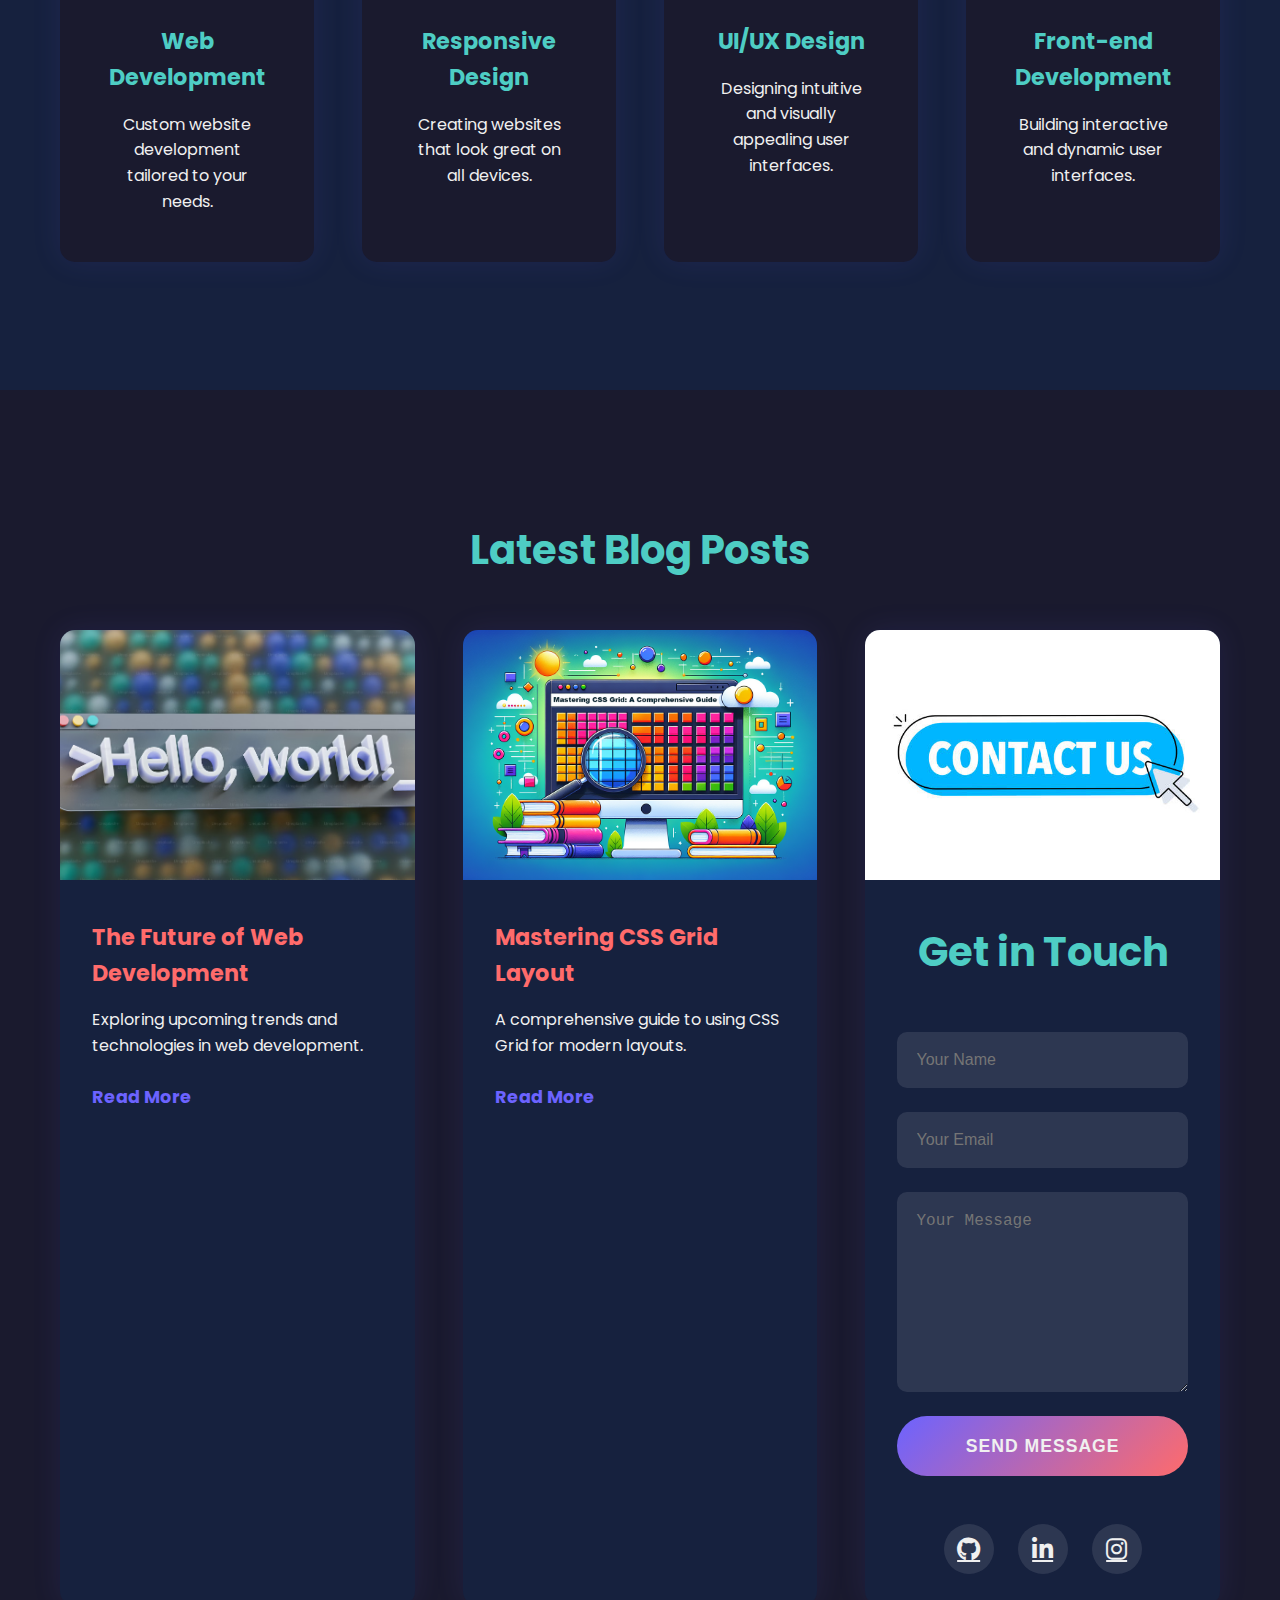
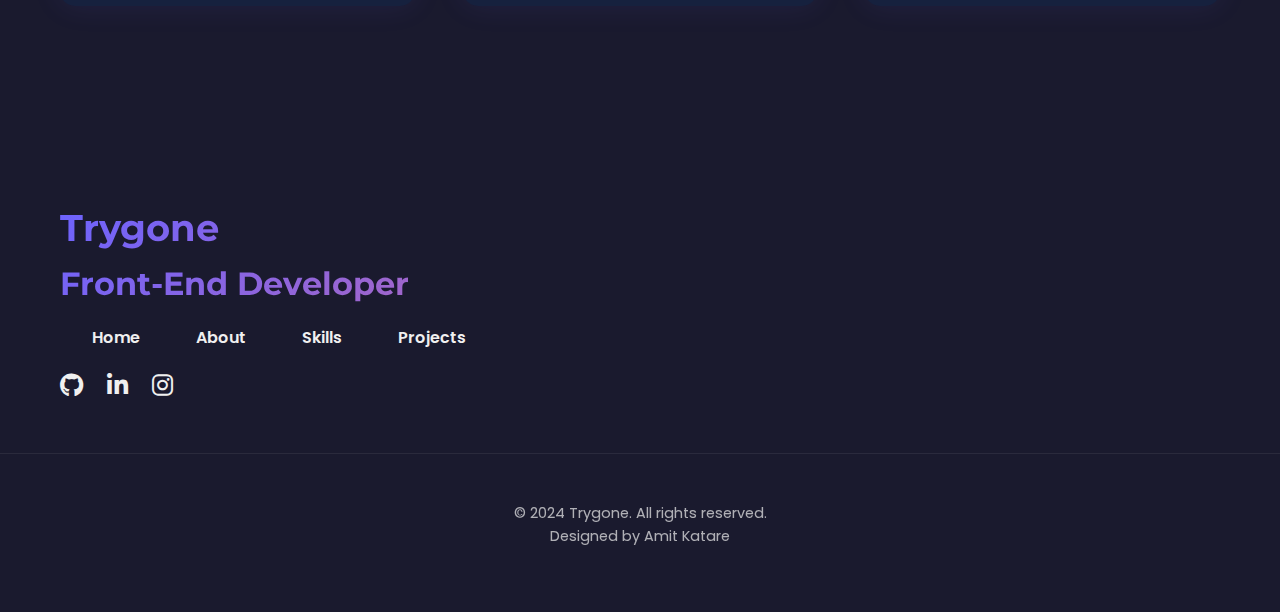
==== commit 1b2a5085: "website4" ====
--- a/4. Portfolio website dojo/index.html
+++ b/4. Portfolio website dojo/index.html
@@ -39,7 +39,7 @@
         <div class="container">
             <h2 class="fade-in">About Me</h2>
             <div class="about-content">
-                <img src="trygone.jpg" alt="Trygone" class="profile-image slide-in-left">
+                <img src="TRYGONE.jpg" alt="Trygone" class="profile-image slide-in-left">
                 <div class="about-text slide-in-right">
                     <p>Namaste! I'm Trygone, a passionate front-end developer with a creative flair for crafting beautiful and functional web experiences. With a strong foundation in HTML, CSS, and JavaScript, I specialize in building responsive and user-friendly websites that leave a lasting impression.</p>
                     <p>My journey in web development has been driven by a constant desire to learn and adapt to new technologies. I believe in the power of clean, efficient code and user-centered design to create websites that not only look great but also perform exceptionally.</p>
